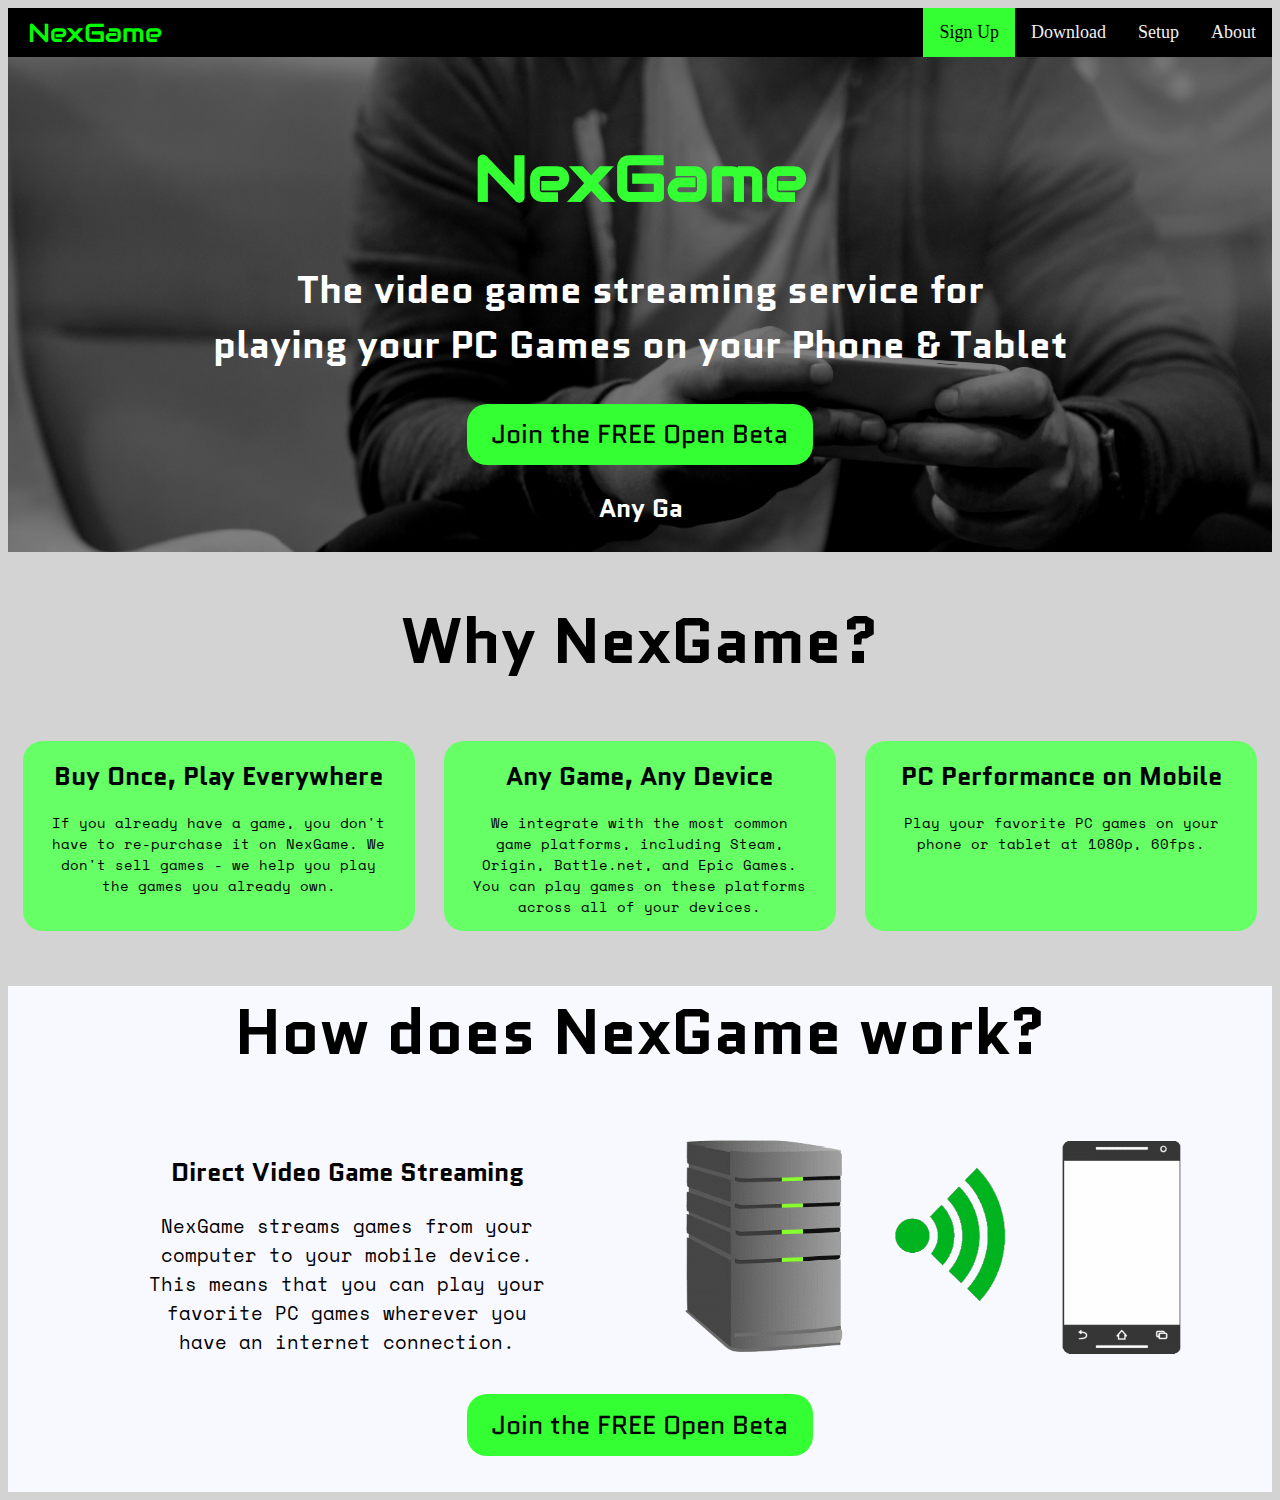
==== index.html @ 38ddbdfc "Landing page and signup form" ====
<!DOCTYPE html>
<html>
  <head>
    <title>NexGame</title>
    <link rel="stylesheet" type="text/css" href="index.css">
    <link rel="stylesheet" href="https://cdnjs.cloudflare.com/ajax/libs/font-awesome/4.7.0/css/font-awesome.min.css">
  </head>
  <body onload=writeText();>
    <div class="topnav" id="myTopnav">
      <a href="index.html" class="logo">NexGame</a>
      <div class="topnav-right">
        <a href="signup.html" class="active">Sign Up</a>
        <a href="#download">Download</a>
        <a href="#instructions">Setup</a>
        <a href="#about">About</a>
      </div>
      <a href="javascript:void(0);" class="icon" onclick="updateNavBar()">
        <i class="fa fa-bars"></i>
      </a>
      <script src="navbar.js"></script>
    </div>
    <div class="toplanding">
        <h1 id="nexgame">NexGame</h1>
        <h2 id="tagLine">The video game streaming service for <br> playing your PC Games on your Phone & Tablet</h2>
        <button onclick="location.href='signup.html'" class="signup">Join the FREE Open Beta</button>
        <h3 id="typedTitle"></h3>
        <script src="write-text.js"></script>
    </div>
    <div class="whynexgame">
      <h1 id="title">Why NexGame?</h1>
      <div class="table">
        <h1>Buy Once, Play Everywhere</h1>
        <p>If you already have a game, you don't have to re-purchase it on NexGame. We don't sell games - we help you play the games you already own.<br><br><p>
      </div>
      <div class="table">
        <h1>Any Game, Any Device</h1>
        <p>We integrate with the most common game platforms, including Steam, Origin, Battle.net, and Epic Games. You can play games on these platforms across all of your devices.</p>
      </div>
      <div class="table">
        <h1>PC Performance on Mobile</h1>
        <p>Play your favorite PC games on your phone or tablet at 1080p, 60fps.<br><br><br><br></p>
      </div>
    </div>
    <div class="howdoesitwork">
      <h1>How does NexGame work?</h1>
      <div class="textwithimage">
        <h2>Direct Video Game Streaming</h2>
        <p>NexGame streams games from your computer to your mobile device. This means that you can play your favorite PC games wherever you have an internet connection.</p>
      </div>
      <div class="textwithimage">
        <img src="img/howitworks.gif"></img>
      </div>
      <br><br>
      <button onclick="location.href='signup.html'" class="signup">Join the FREE Open Beta</button><br><br><br>
    </div>
  </body>
</html>
---- index.css ----
@import url('https://fonts.googleapis.com/css?family=Audiowide&display=swap');
@import url('https://fonts.googleapis.com/css?family=Space+Mono&display=swap');
@import url('https://fonts.googleapis.com/css?family=Quantico&display=swap');
@import url('https://fonts.googleapis.com/css?family=Space+Mono&display=swap');


body {
  background-color: LightGrey;
}

.textwithimage {
  width: 40%;
  padding: 0% 2%;
  display: inline-block;
  vertical-align: top;
  margin: 1%;
}

.howdoesitwork {
  background-color: ghostwhite;
  text-align: center;
  vertical-align: top;
  display: block;
  width: 100%;
  height: 100%;
}

.howdoesitwork p {
  color: black;
  font-family: Space Mono;
  font-size: 1.5vw;
  text-align: center;
  width: 80%;
  margin: auto;
}

.howdoesitwork h1 {
  color: black;
  font-family: Quantico;
  font-size: 5vw;
}

.howdoesitwork h2 {
  color: black;
  font-family: Quantico;
  font-size: 2vw;
}

.howdoesitwork img {
  width: 100%;
}

.signup {
  border: none;
  background-color: #33ff33;
  font-family: Quantico;
  color: black;
  border-radius: 20px;
  font-size: 2vw;
  padding: 1% 2%;
}

.signup:hover {
  background-color: grey;
  color: #33ff33;
}

.whynexgame {
  text-align: center;
  vertical-align: top;
  background-color: LightGrey;
  background-size: 100%;
  background-repeat: no-repeat;
  width: 100%;
  height: 100%;
  display: block;
}

.whynexgame h1 {
  color: black;
  font-family: Quantico;
  font-size: 5vw;
}

.whynexgame p {
  color: black;
  font-family: Space Mono;
  font-size: 1.1vw;
  text-align: center;
}

.table {
  width: 27%;
  padding: 0% 2%;
  display: inline-block;
  vertical-align: top;
  background-color: #66ff66;
  border-radius: 20px;
  margin: 1%;
}

.table h1 {
  font-size: 2vw;
}

.toplanding {
  text-align: center;
  background-color: LightGrey;
  background-image: url("img/gaming-on-phone-grey.jpg");
  background-size: 100%;
  background-repeat: no-repeat;
  width: 100%;
  height: 100%;
  vertical-align: top;
  display: inline-block;
}

.toplanding h1 {
  padding-top: 3%;
  color: #33ff33;
  font-family: Audiowide;
  font-size: 5vw;
}

.toplanding h2 {
  color: white;
  font-family: Quantico;
  font-size: 3vw;
}

.toplanding h3 {
  color: white;
  font-family: Quantico;
  font-size: 2vw;
}

.topnav {
  overflow: hidden;
  background-color: black;
  width: 100%;
}

.topnav a {
  float: left;
  display: block;
  color: #f2f2f2;
  text-align: center;
  padding: 14px 16px;
  text-decoration: none;
  font-size: 18px;
}

.topnav a:hover {
  background-color: #ddd;
  color: black;
}

.topnav a.logo {
  color: #00ff00;
  font-family: Audiowide;
  font-size:26px;
  padding: 8px 20px;
}

.topnav a.active {
  background-color: #33ff33;
  color: black;
}

.topnav a.active:hover {
  background-color: #ddd;
  color: black;
}

.topnav .icon {
  display: none;
}

@media screen and (max-width: 600px) {
  .topnav a:not(:first-child) {display: none;}
  .topnav a.icon {
    float: right;
    display: block;
  }
}

@media screen and (max-width: 600px) {
  .topnav {position: relative;}
  .topnavresponsive .icon {
    position: absolute;
    right: 0;
    top: 0;
  }
  .topnav.responsive a {
    float: none;
    display: block;
    text-align: left;
  }
}

.topnav-right {
  float: right;
}
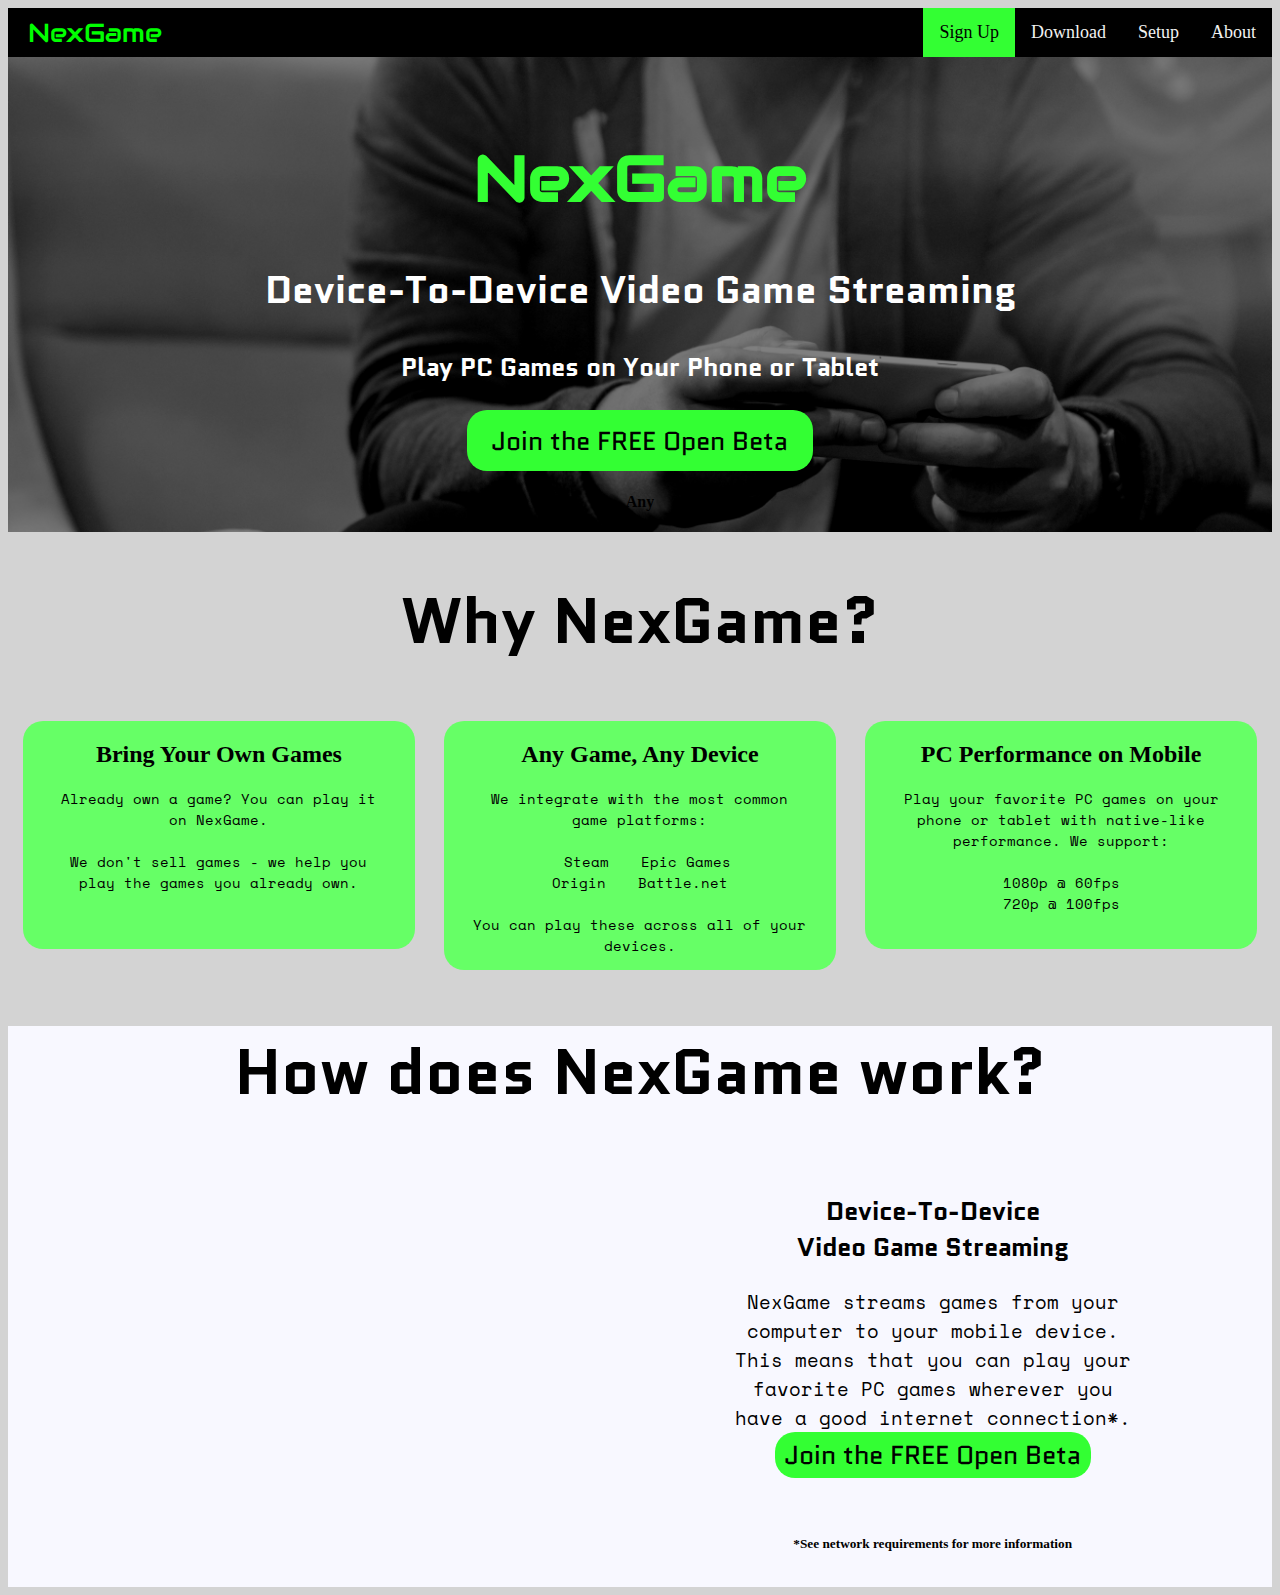
==== commit 22e69601: "Created FAQ page, other updateS" ====
--- a/index.html
+++ b/index.html
@@ -12,7 +12,7 @@
         <a href="signup.html" class="active">Sign Up</a>
         <a href="#download">Download</a>
         <a href="#instructions">Setup</a>
-        <a href="#about">About</a>
+        <a href="faq.html">About</a>
       </div>
       <a href="javascript:void(0);" class="icon" onclick="updateNavBar()">
         <i class="fa fa-bars"></i>
@@ -21,37 +21,36 @@
     </div>
     <div class="toplanding">
         <h1 id="nexgame">NexGame</h1>
-        <h2 id="tagLine">The video game streaming service for <br> playing your PC Games on your Phone & Tablet</h2>
+        <h2 id="tagLine">Device-To-Device Video Game Streaming</h2>
+        <h3 id="mainTag">Play PC Games on Your Phone or Tablet</h3>
         <button onclick="location.href='signup.html'" class="signup">Join the FREE Open Beta</button>
-        <h3 id="typedTitle"></h3>
+        <h4 id="typedTitle"></h4>
         <script src="write-text.js"></script>
     </div>
     <div class="whynexgame">
       <h1 id="title">Why NexGame?</h1>
       <div class="table">
-        <h1>Buy Once, Play Everywhere</h1>
-        <p>If you already have a game, you don't have to re-purchase it on NexGame. We don't sell games - we help you play the games you already own.<br><br><p>
+        <h2>Bring Your Own Games</h2>
+        <p>Already own a game? You can play it on NexGame.<br><br>We don't sell games - we help you play the games you already own.<br><br><br><p>
       </div>
       <div class="table">
-        <h1>Any Game, Any Device</h1>
-        <p>We integrate with the most common game platforms, including Steam, Origin, Battle.net, and Epic Games. You can play games on these platforms across all of your devices.</p>
+        <h2>Any Game, Any Device</h2>
+        <p>We integrate with the most common game platforms:<br><br> &ensp; Steam &emsp; Epic Games<br>Origin &emsp; Battle.net <br><br> You can play these across all of your devices.</p>
       </div>
       <div class="table">
-        <h1>PC Performance on Mobile</h1>
-        <p>Play your favorite PC games on your phone or tablet at 1080p, 60fps.<br><br><br><br></p>
+        <h2>PC Performance on Mobile</h2>
+        <p>Play your favorite PC games on your phone or tablet with native-like performance. We support:<br><br> 1080p @ 60fps <br> 720p @ 100fps<br><br></p>
       </div>
     </div>
     <div class="howdoesitwork">
       <h1>How does NexGame work?</h1>
+      <div class="textwithimage"></div>
       <div class="textwithimage">
-        <h2>Direct Video Game Streaming</h2>
-        <p>NexGame streams games from your computer to your mobile device. This means that you can play your favorite PC games wherever you have an internet connection.</p>
+        <h2>Device-To-Device<br>Video Game Streaming</h2>
+        <p>NexGame streams games from your computer to your mobile device. This means that you can play your favorite PC games wherever you have a good internet connection*.</p>
+        <button onclick="location.href='signup.html'" class="signup">Join the FREE Open Beta</button><br><br><br>
+        <h5>*See network requirements for more information</h5>
       </div>
-      <div class="textwithimage">
-        <img src="img/howitworks.gif"></img>
-      </div>
-      <br><br>
-      <button onclick="location.href='signup.html'" class="signup">Join the FREE Open Beta</button><br><br><br>
     </div>
   </body>
 </html>
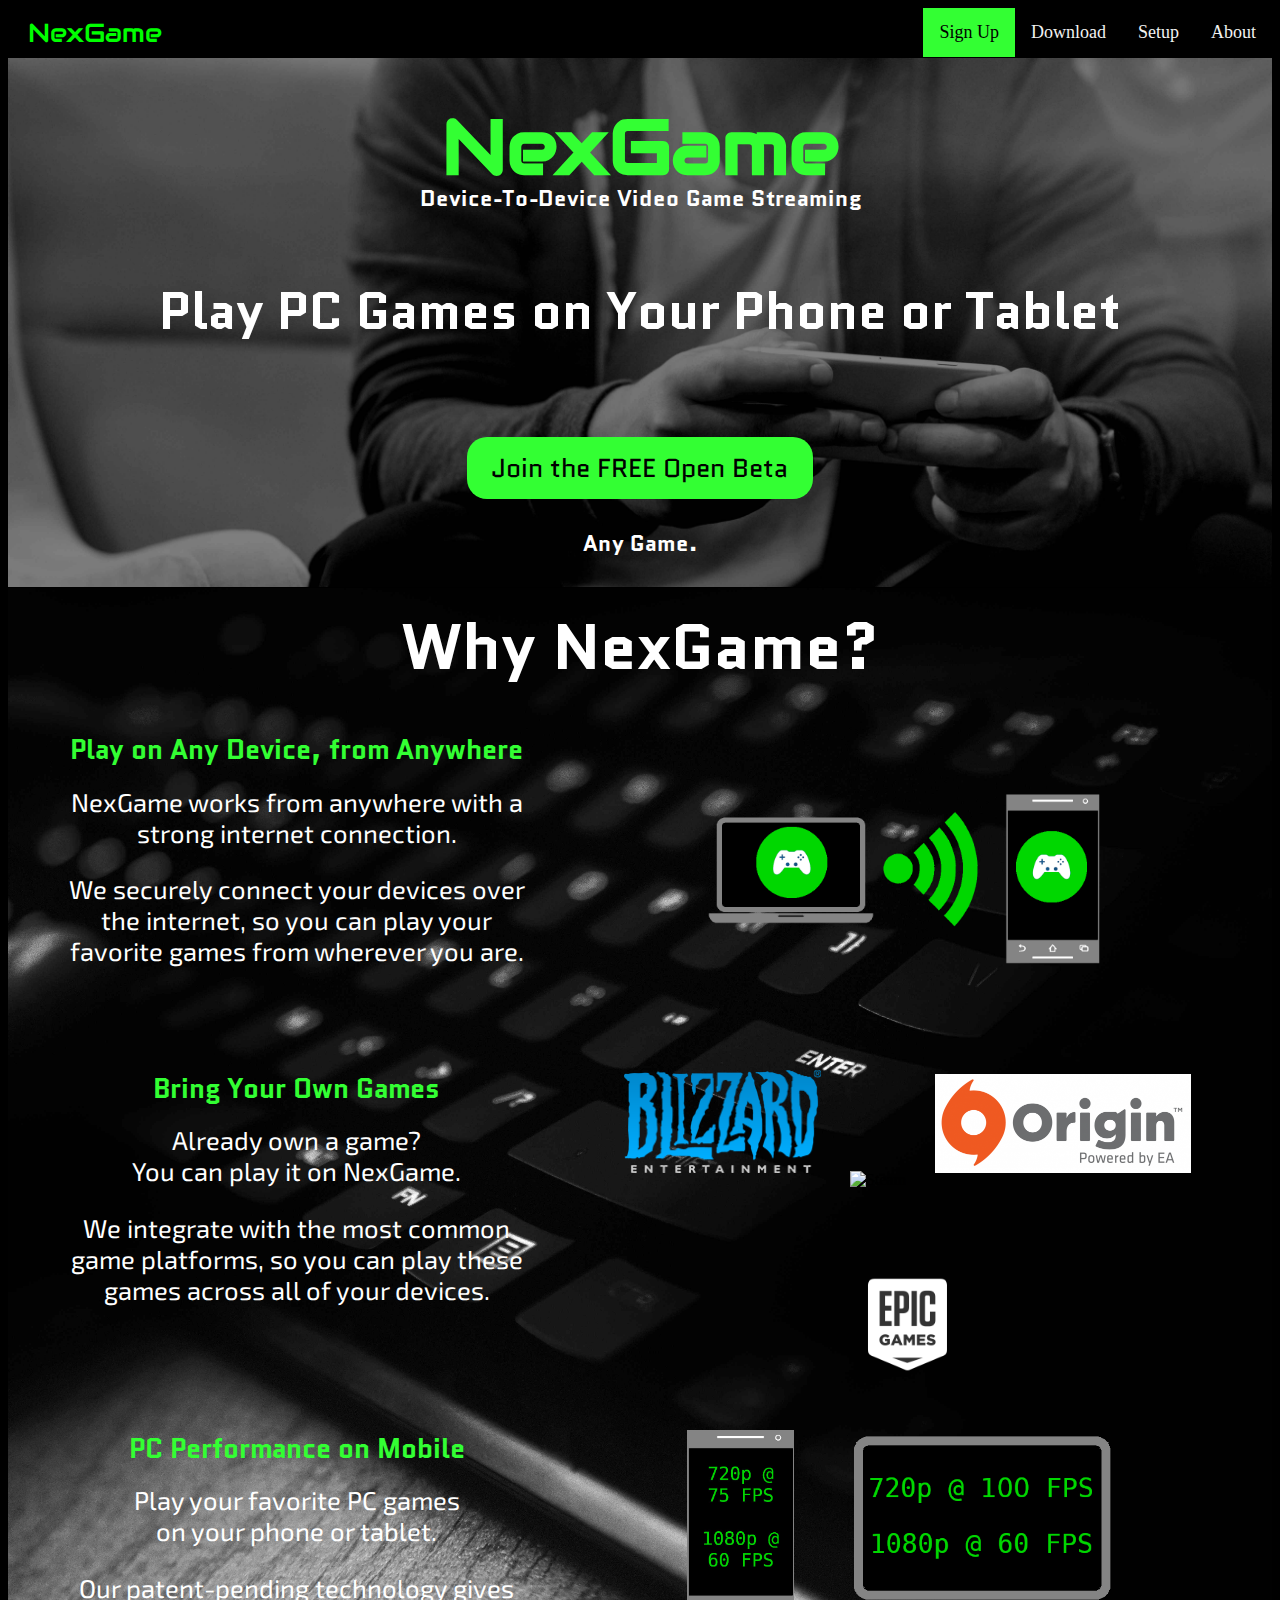
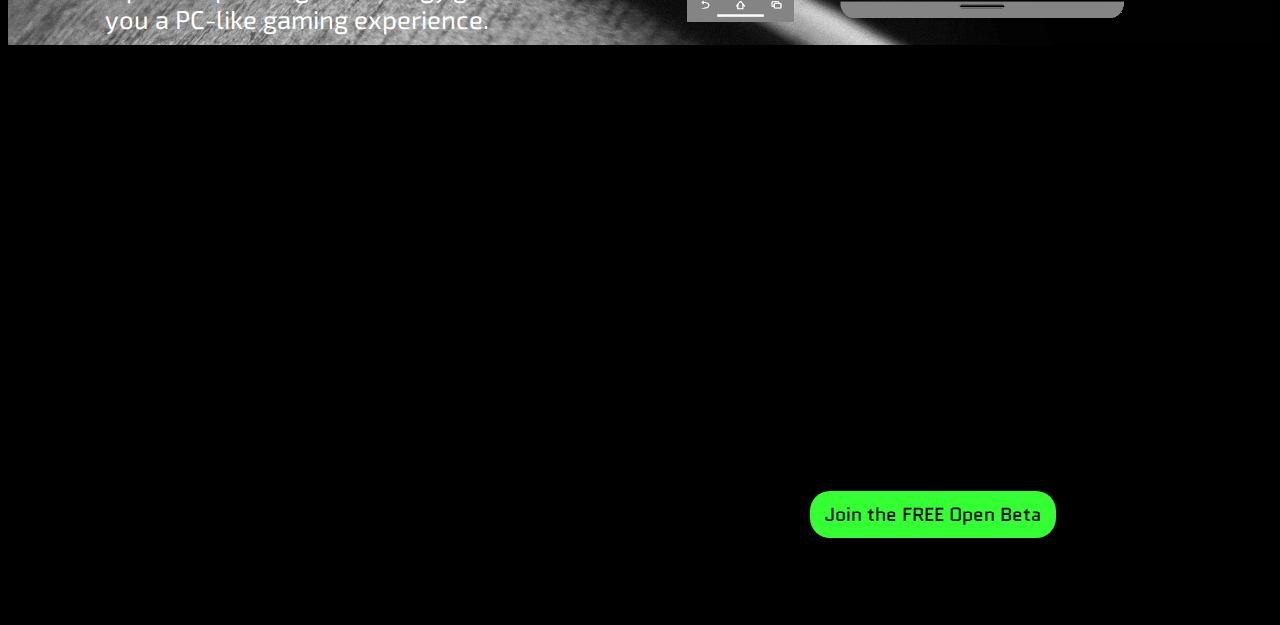
==== commit f0d9e74d: "Cleanup home page" ====
--- a/index.html
+++ b/index.html
@@ -29,17 +29,33 @@
     </div>
     <div class="whynexgame">
       <h1 id="title">Why NexGame?</h1>
-      <div class="table">
+      <div class="smalltable">
+        <h2>Play on Any Device, from Anywhere</h2>
+        <p>NexGame works from anywhere with a strong internet connection.</p>
+        <p>We securely connect your devices over the internet, so you can play your favorite games from wherever you are.<p>
+      </div>
+      <div class="largetable">
+        <img src="img/connection.png" class="fullsize" alt="Phone">
+      </div>
+      <div class="smalltable">
         <h2>Bring Your Own Games</h2>
-        <p>Already own a game? You can play it on NexGame.<br><br>We don't sell games - we help you play the games you already own.<br><br><br><p>
+        <p>Already own a game?<br>You can play it on NexGame.
+        <p>We integrate with the most common game platforms, so you can play these games across all of your devices.</p>
       </div>
-      <div class="table">
-        <h2>Any Game, Any Device</h2>
-        <p>We integrate with the most common game platforms:<br><br> &ensp; Steam &emsp; Epic Games<br>Origin &emsp; Battle.net <br><br> You can play these across all of your devices.</p>
+      <div class="largetable">
+        <img src="img/blizzard-logo.png" class="logo" alt="Origin">
+        <img src="img/steam-logo.jpg" class="logo" alt="Steam">
+        <img src="img/ea-origin-logo.png" class="logo" alt="Origin">
+        <img src="img/Epic-Games-White-Solid.png" class="logo" alt="Epic Games">
       </div>
-      <div class="table">
+      <div class="smalltable">
         <h2>PC Performance on Mobile</h2>
-        <p>Play your favorite PC games on your phone or tablet with native-like performance. We support:<br><br> 1080p @ 60fps <br> 720p @ 100fps<br><br></p>
+        <p>Play your favorite PC games<br> on your phone or tablet.</p>
+        <p>Our patent-pending technology  gives you a PC-like gaming experience.</p>
+      </div>
+      <div class="largetable">
+        <img src="img/phone-performance.jpg" class="small" alt="Phone">
+        <img src="img/laptop-performance.png" class="small" alt="Laptop">
       </div>
     </div>
     <div class="howdoesitwork">
--- a/index.css
+++ b/index.css
@@ -2,10 +2,11 @@
 @import url('https://fonts.googleapis.com/css?family=Space+Mono&display=swap');
 @import url('https://fonts.googleapis.com/css?family=Quantico&display=swap');
 @import url('https://fonts.googleapis.com/css?family=Space+Mono&display=swap');
+@import url('https://fonts.googleapis.com/css?family=Exo+2&display=swap');
 
 
 body {
-  background-color: LightGrey;
+  background-color: black;
 }
 
 .textwithimage {
@@ -17,12 +18,14 @@
 }
 
 .howdoesitwork {
-  background-color: ghostwhite;
-  text-align: center;
-  vertical-align: top;
-  display: block;
+  background-image: url("img/laptop and phone-comp.jpeg");
+  text-align: center;
+  display: inline-block;
+  vertical-align: top;
   width: 100%;
   height: 100%;
+  background-size: 100%;
+  background-repeat: no-repeat;
 }
 
 .howdoesitwork p {
@@ -30,14 +33,22 @@
   font-family: Space Mono;
   font-size: 1.5vw;
   text-align: center;
-  width: 80%;
+  width: 70%;
   margin: auto;
 }
 
+.howdoesitwork h5 {
+  color: black;
+  font-family: Space Mono;
+  font-size: 0.5vw;
+  text-align: center;
+}
+
 .howdoesitwork h1 {
   color: black;
   font-family: Quantico;
   font-size: 5vw;
+  line-height: 10%;
 }
 
 .howdoesitwork h2 {
@@ -46,8 +57,20 @@
   font-size: 2vw;
 }
 
-.howdoesitwork img {
-  width: 100%;
+.howdoesitwork button {
+  border: none;
+  background-color: #33ff33;
+  font-family: Quantico;
+  color: black;
+  border-radius: 20px;
+  font-size: 1.5vw;
+  padding: 2% 3%;
+  margin-top: 5%;
+}
+
+.howdoesitwork button:hover {
+  background-color: grey;
+  color: #33ff33;
 }
 
 .signup {
@@ -66,78 +89,128 @@
 }
 
 .whynexgame {
-  text-align: center;
-  vertical-align: top;
-  background-color: LightGrey;
+  background-image: url("img/keyboard-comp.jpg");
+  text-align: center;
+  vertical-align: top;
   background-size: 100%;
   background-repeat: no-repeat;
   width: 100%;
   height: 100%;
-  display: block;
+  display: inline-block;
+  vertical-align: top;
 }
 
 .whynexgame h1 {
-  color: black;
+  color: white;
   font-family: Quantico;
   font-size: 5vw;
+  line-height: 50%;
+}
+
+.whynexgame h2 {
+  color: #33ff33;
+  font-family: Quantico;
+  font-size: 2.1vw;
+  line-height: 70%;
 }
 
 .whynexgame p {
-  color: black;
-  font-family: Space Mono;
-  font-size: 1.1vw;
-  text-align: center;
-}
-
-.table {
-  width: 27%;
-  padding: 0% 2%;
-  display: inline-block;
-  vertical-align: top;
-  background-color: #66ff66;
-  border-radius: 20px;
+  color: white;
+  font-family: 'Exo 2';
+  font-size: 2vw;
+  text-align: center;
+}
+
+.whynexgame img.small {
+  padding: 2% 3%;
+  height: auto;
+  max-height: 15vw;
+  max-width: 25vw;
+}
+
+.whynexgame img.logo {
+  padding: 2% 2%;
+  height: auto;
+  max-height: 8vw;
+  max-width: 20vw;
+  min-height: 6vw;
+}
+
+.whynexgame img.fullsize {
+  padding: 2% 3%;
+  padding-left: 15%;
+  height: auto;
+  width: 80%;
+}
+
+.smalltable {
+  width: 38%;
+  padding: 0% 1%;
+  display: inline-block;
+  vertical-align: top;
   margin: 1%;
 }
 
-.table h1 {
-  font-size: 2vw;
+.largetable {
+  width: 50%;
+  padding: 0% 1%;
+  display: inline-block;
+  vertical-align: center;
+  margin: 1%;
+}
+
+.table h2 {
+  font-size: 1.9vw;
+  font-family: Quantico;
 }
 
 .toplanding {
   text-align: center;
-  background-color: LightGrey;
-  background-image: url("img/gaming-on-phone-grey.jpg");
+  background-color: black;
+  background-image: url("img/gaming-on-phone-grey-comp.jpg");
   background-size: 100%;
   background-repeat: no-repeat;
   width: 100%;
   height: 100%;
   vertical-align: top;
   display: inline-block;
+  margin-bottom: 1px;
 }
 
 .toplanding h1 {
   padding-top: 3%;
   color: #33ff33;
   font-family: Audiowide;
-  font-size: 5vw;
+  font-size: 6vw;
+  line-height: 0%;
 }
 
 .toplanding h2 {
   color: white;
   font-family: Quantico;
-  font-size: 3vw;
+  font-size: 1.7vw;
+  line-height: 0%;
 }
 
 .toplanding h3 {
   color: white;
   font-family: Quantico;
-  font-size: 2vw;
+  font-size: 4vw;
+  padding-top: 2%;
+  padding-bottom: 3%;
+}
+
+.toplanding h4 {
+  color: white;
+  font-family: Quantico;
+  font-size: 1.7vw;
 }
 
 .topnav {
   overflow: hidden;
   background-color: black;
   width: 100%;
+  margin-bottom: 1px;
 }
 
 .topnav a {
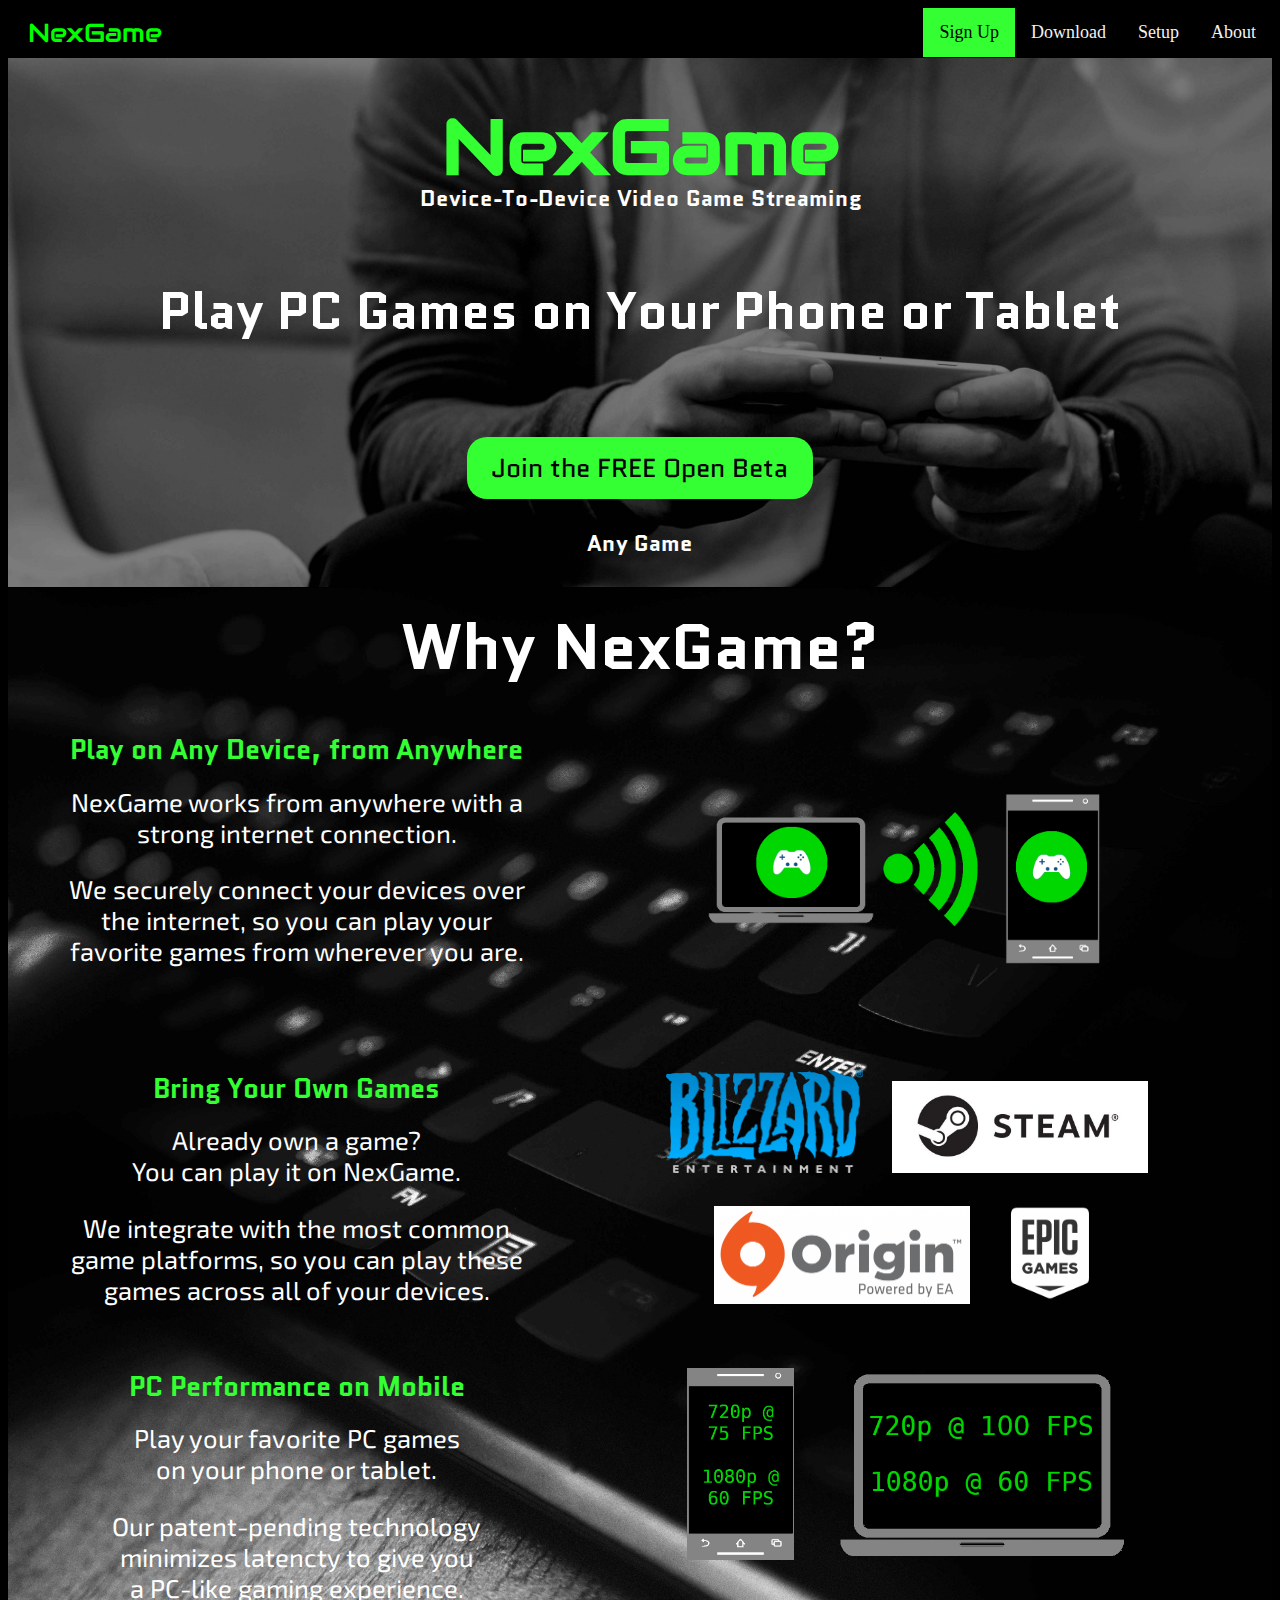
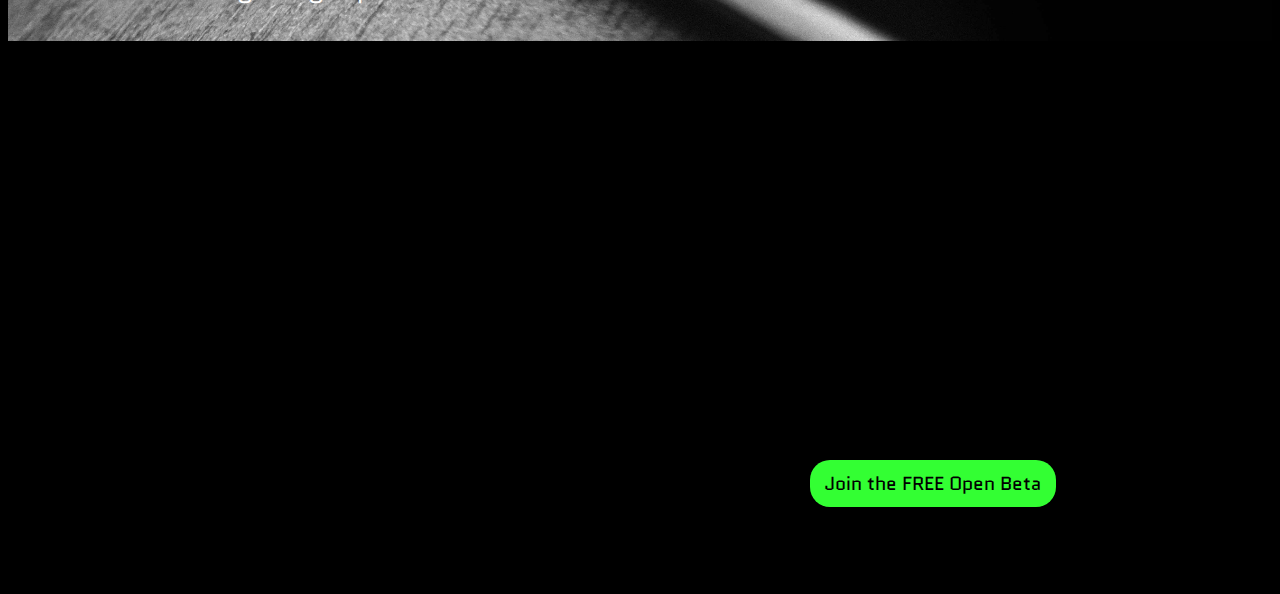
==== commit e540a534: "Fix logos" ====
--- a/index.html
+++ b/index.html
@@ -10,8 +10,8 @@
       <a href="index.html" class="logo">NexGame</a>
       <div class="topnav-right">
         <a href="signup.html" class="active">Sign Up</a>
-        <a href="#download">Download</a>
-        <a href="#instructions">Setup</a>
+        <a href="comingSoon.html">Download</a>
+        <a href="comingSoon.html">Setup</a>
         <a href="faq.html">About</a>
       </div>
       <a href="javascript:void(0);" class="icon" onclick="updateNavBar()">
@@ -44,14 +44,14 @@
       </div>
       <div class="largetable">
         <img src="img/blizzard-logo.png" class="logo" alt="Origin">
-        <img src="img/steam-logo.jpg" class="logo" alt="Steam">
+        <img src="img/steam-logo.JPG" class="logo" alt="Steam">
         <img src="img/ea-origin-logo.png" class="logo" alt="Origin">
         <img src="img/Epic-Games-White-Solid.png" class="logo" alt="Epic Games">
       </div>
       <div class="smalltable">
         <h2>PC Performance on Mobile</h2>
         <p>Play your favorite PC games<br> on your phone or tablet.</p>
-        <p>Our patent-pending technology  gives you a PC-like gaming experience.</p>
+        <p>Our patent-pending technology minimizes latencty to give you<br> a PC-like gaming experience.</p>
       </div>
       <div class="largetable">
         <img src="img/phone-performance.jpg" class="small" alt="Phone">
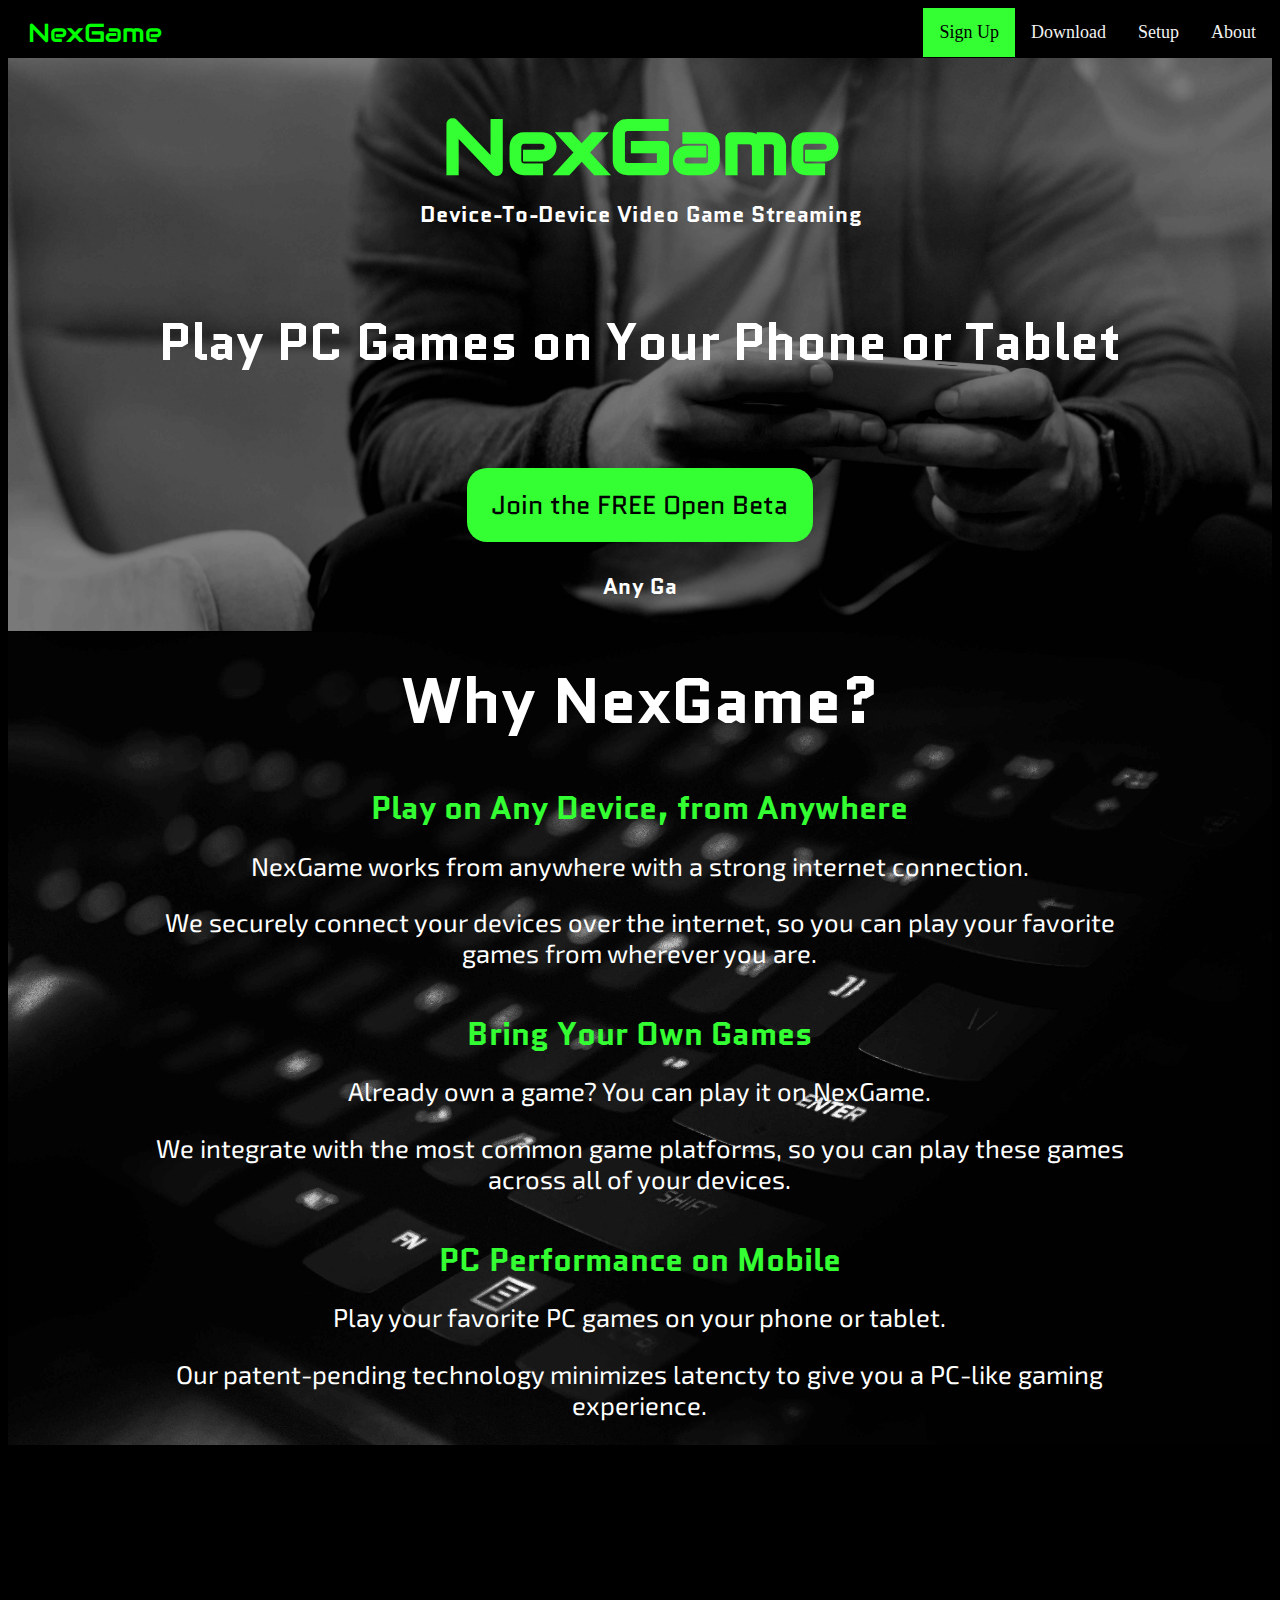
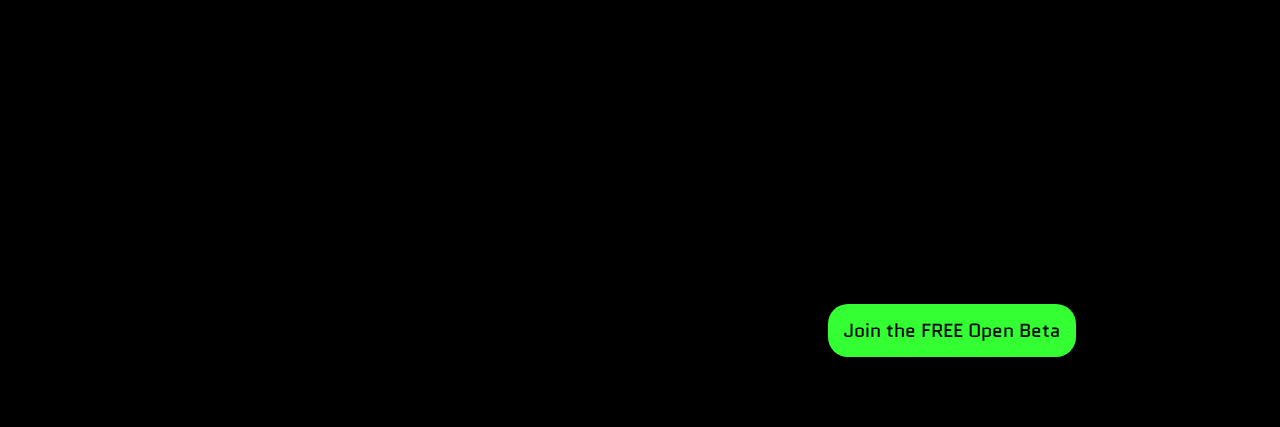
==== commit 25da5320: "Mobile friendly landing page" ====
--- a/index.html
+++ b/index.html
@@ -4,14 +4,32 @@
     <title>NexGame</title>
     <link rel="stylesheet" type="text/css" href="index.css">
     <link rel="stylesheet" href="https://cdnjs.cloudflare.com/ajax/libs/font-awesome/4.7.0/css/font-awesome.min.css">
+    <link rel="shortcut icon" href="img/logo.png" type="image/x-icon">
+    <script language="javascript">
+      function startup(){
+        if (window.innerWidth < 1000){
+          document.getElementById("toplanding").style.backgroundImage='url(img/gaming-on-phone-grey-comp_mobile.jpg)';
+          document.getElementById("whynexgame").style.backgroundImage='url(img/keyboard-comp_mobile.jpg)';
+          document.getElementById("howdoesitwork").style.backgroundImage='url("img/laptop and phone-comp_mobile.jpeg")';
+          document.getElementById("leftpadding").style.width='30%';
+          document.getElementById("textwithimage").style.width='65%';
+        }
+        else {
+          document.getElementById("toplanding").style.backgroundImage='url(img/gaming-on-phone-grey-comp.jpg)';
+          document.getElementById("whynexgame").style.backgroundImage='url(img/keyboard-comp.jpg)';
+          document.getElementById("howdoesitwork").style.backgroundImage='url("img/laptop and phone-comp.jpeg")';
+        }
+        writeText();
+      }
+    </script>
   </head>
-  <body onload=writeText();>
+  <body onload=startup();>
     <div class="topnav" id="myTopnav">
       <a href="index.html" class="logo">NexGame</a>
       <div class="topnav-right">
         <a href="signup.html" class="active">Sign Up</a>
-        <a href="comingSoon.html">Download</a>
-        <a href="comingSoon.html">Setup</a>
+        <a href="download.html">Download</a>
+        <a href="setup.html">Setup</a>
         <a href="faq.html">About</a>
       </div>
       <a href="javascript:void(0);" class="icon" onclick="updateNavBar()">
@@ -19,7 +37,7 @@
       </a>
       <script src="navbar.js"></script>
     </div>
-    <div class="toplanding">
+    <div class="toplanding" id="toplanding">
         <h1 id="nexgame">NexGame</h1>
         <h2 id="tagLine">Device-To-Device Video Game Streaming</h2>
         <h3 id="mainTag">Play PC Games on Your Phone or Tablet</h3>
@@ -27,45 +45,27 @@
         <h4 id="typedTitle"></h4>
         <script src="write-text.js"></script>
     </div>
-    <div class="whynexgame">
+    <div class="whynexgame" id="whynexgame">
       <h1 id="title">Why NexGame?</h1>
-      <div class="smalltable">
         <h2>Play on Any Device, from Anywhere</h2>
         <p>NexGame works from anywhere with a strong internet connection.</p>
         <p>We securely connect your devices over the internet, so you can play your favorite games from wherever you are.<p>
-      </div>
-      <div class="largetable">
-        <img src="img/connection.png" class="fullsize" alt="Phone">
-      </div>
-      <div class="smalltable">
+
         <h2>Bring Your Own Games</h2>
-        <p>Already own a game?<br>You can play it on NexGame.
+        <p>Already own a game? You can play it on NexGame.</p>
         <p>We integrate with the most common game platforms, so you can play these games across all of your devices.</p>
-      </div>
-      <div class="largetable">
-        <img src="img/blizzard-logo.png" class="logo" alt="Origin">
-        <img src="img/steam-logo.JPG" class="logo" alt="Steam">
-        <img src="img/ea-origin-logo.png" class="logo" alt="Origin">
-        <img src="img/Epic-Games-White-Solid.png" class="logo" alt="Epic Games">
-      </div>
-      <div class="smalltable">
+
         <h2>PC Performance on Mobile</h2>
-        <p>Play your favorite PC games<br> on your phone or tablet.</p>
-        <p>Our patent-pending technology minimizes latencty to give you<br> a PC-like gaming experience.</p>
-      </div>
-      <div class="largetable">
-        <img src="img/phone-performance.jpg" class="small" alt="Phone">
-        <img src="img/laptop-performance.png" class="small" alt="Laptop">
-      </div>
+        <p>Play your favorite PC games on your phone or tablet.</p>
+        <p>Our patent-pending technology minimizes latencty to give you a PC-like gaming experience.</p>
     </div>
-    <div class="howdoesitwork">
+    <div class="howdoesitwork" id="howdoesitwork">
       <h1>How does NexGame work?</h1>
-      <div class="textwithimage"></div>
-      <div class="textwithimage">
+      <div class="leftpadding" id=leftpadding></div>
+      <div class="textwithimage" id="textwithimage">
         <h2>Device-To-Device<br>Video Game Streaming</h2>
-        <p>NexGame streams games from your computer to your mobile device. This means that you can play your favorite PC games wherever you have a good internet connection*.</p>
+        <p>NexGame streams games from your computer to your mobile device. This means that you can play your favorite PC games wherever you have a good internet connection.</p>
         <button onclick="location.href='signup.html'" class="signup">Join the FREE Open Beta</button><br><br><br>
-        <h5>*See network requirements for more information</h5>
       </div>
     </div>
   </body>
--- a/index.css
+++ b/index.css
@@ -9,16 +9,21 @@
   background-color: black;
 }
 
+.leftpadding {
+  width: 47%;
+  padding: 0% 1%;
+  display: inline-block;
+  vertical-align: top;
+}
+
 .textwithimage {
-  width: 40%;
-  padding: 0% 2%;
-  display: inline-block;
-  vertical-align: top;
-  margin: 1%;
+  width: 42%;
+  padding: 0% 1%;
+  display: inline-block;
+  vertical-align: top;
 }
 
 .howdoesitwork {
-  background-image: url("img/laptop and phone-comp.jpeg");
   text-align: center;
   display: inline-block;
   vertical-align: top;
@@ -26,12 +31,13 @@
   height: 100%;
   background-size: 100%;
   background-repeat: no-repeat;
+  padding-bottom: 2%;
 }
 
 .howdoesitwork p {
   color: black;
   font-family: Space Mono;
-  font-size: 1.5vw;
+  font-size: 1.5vmax;
   text-align: center;
   width: 70%;
   margin: auto;
@@ -40,21 +46,21 @@
 .howdoesitwork h5 {
   color: black;
   font-family: Space Mono;
-  font-size: 0.5vw;
+  font-size: 1vmax;
   text-align: center;
 }
 
 .howdoesitwork h1 {
   color: black;
   font-family: Quantico;
-  font-size: 5vw;
-  line-height: 10%;
+  font-size: 5vmax;
+  line-height: 90%;
 }
 
 .howdoesitwork h2 {
   color: black;
   font-family: Quantico;
-  font-size: 2vw;
+  font-size: 2vmax;
 }
 
 .howdoesitwork button {
@@ -63,8 +69,8 @@
   font-family: Quantico;
   color: black;
   border-radius: 20px;
-  font-size: 1.5vw;
-  padding: 2% 3%;
+  font-size: 1.5vmax;
+  padding: 2.5% 3%;
   margin-top: 5%;
 }
 
@@ -89,7 +95,7 @@
 }
 
 .whynexgame {
-  background-image: url("img/keyboard-comp.jpg");
+  background-color: #0d0d0d;
   text-align: center;
   vertical-align: top;
   background-size: 100%;
@@ -103,22 +109,28 @@
 .whynexgame h1 {
   color: white;
   font-family: Quantico;
-  font-size: 5vw;
-  line-height: 50%;
+  font-size: 5vmax;
+  line-height: 80%;
 }
 
 .whynexgame h2 {
   color: #33ff33;
   font-family: Quantico;
-  font-size: 2.1vw;
-  line-height: 70%;
+  font-size: 2.5vmax;
+  line-height: 90%;
+  width: 80%;
+  padding-left: 10%;
+  padding-top: 2%;
+  padding-botton: 3%;
 }
 
 .whynexgame p {
   color: white;
   font-family: 'Exo 2';
-  font-size: 2vw;
-  text-align: center;
+  font-size: 2vmax;
+  text-align: center;
+  width: 80%;
+  padding-left: 10%;
 }
 
 .whynexgame img.small {
@@ -126,6 +138,7 @@
   height: auto;
   max-height: 15vw;
   max-width: 25vw;
+  align-self: center;
 }
 
 .whynexgame img.logo {
@@ -138,9 +151,10 @@
 
 .whynexgame img.fullsize {
   padding: 2% 3%;
-  padding-left: 15%;
+  padding-left: 5%;
   height: auto;
   width: 80%;
+  align-self: center;
 }
 
 .smalltable {
@@ -166,12 +180,11 @@
 
 .toplanding {
   text-align: center;
+  margin: auto;
   background-color: black;
-  background-image: url("img/gaming-on-phone-grey-comp.jpg");
   background-size: 100%;
   background-repeat: no-repeat;
   width: 100%;
-  height: 100%;
   vertical-align: top;
   display: inline-block;
   margin-bottom: 1px;
@@ -181,21 +194,20 @@
   padding-top: 3%;
   color: #33ff33;
   font-family: Audiowide;
-  font-size: 6vw;
+  font-size: 6vmax;
   line-height: 0%;
 }
 
 .toplanding h2 {
   color: white;
   font-family: Quantico;
-  font-size: 1.7vw;
-  line-height: 0%;
+  font-size: 1.7vmax;
 }
 
 .toplanding h3 {
   color: white;
   font-family: Quantico;
-  font-size: 4vw;
+  font-size: 4vmax;
   padding-top: 2%;
   padding-bottom: 3%;
 }
@@ -203,7 +215,22 @@
 .toplanding h4 {
   color: white;
   font-family: Quantico;
-  font-size: 1.7vw;
+  font-size: 1.7vmax;
+}
+
+.toplanding button {
+  border: none;
+  background-color: #33ff33;
+  font-family: Quantico;
+  color: black;
+  border-radius: 20px;
+  font-size: 2vmax;
+  padding: 1.5% 2%;
+}
+
+.toplanding button:hover {
+  background-color: grey;
+  color: #33ff33;
 }
 
 .topnav {
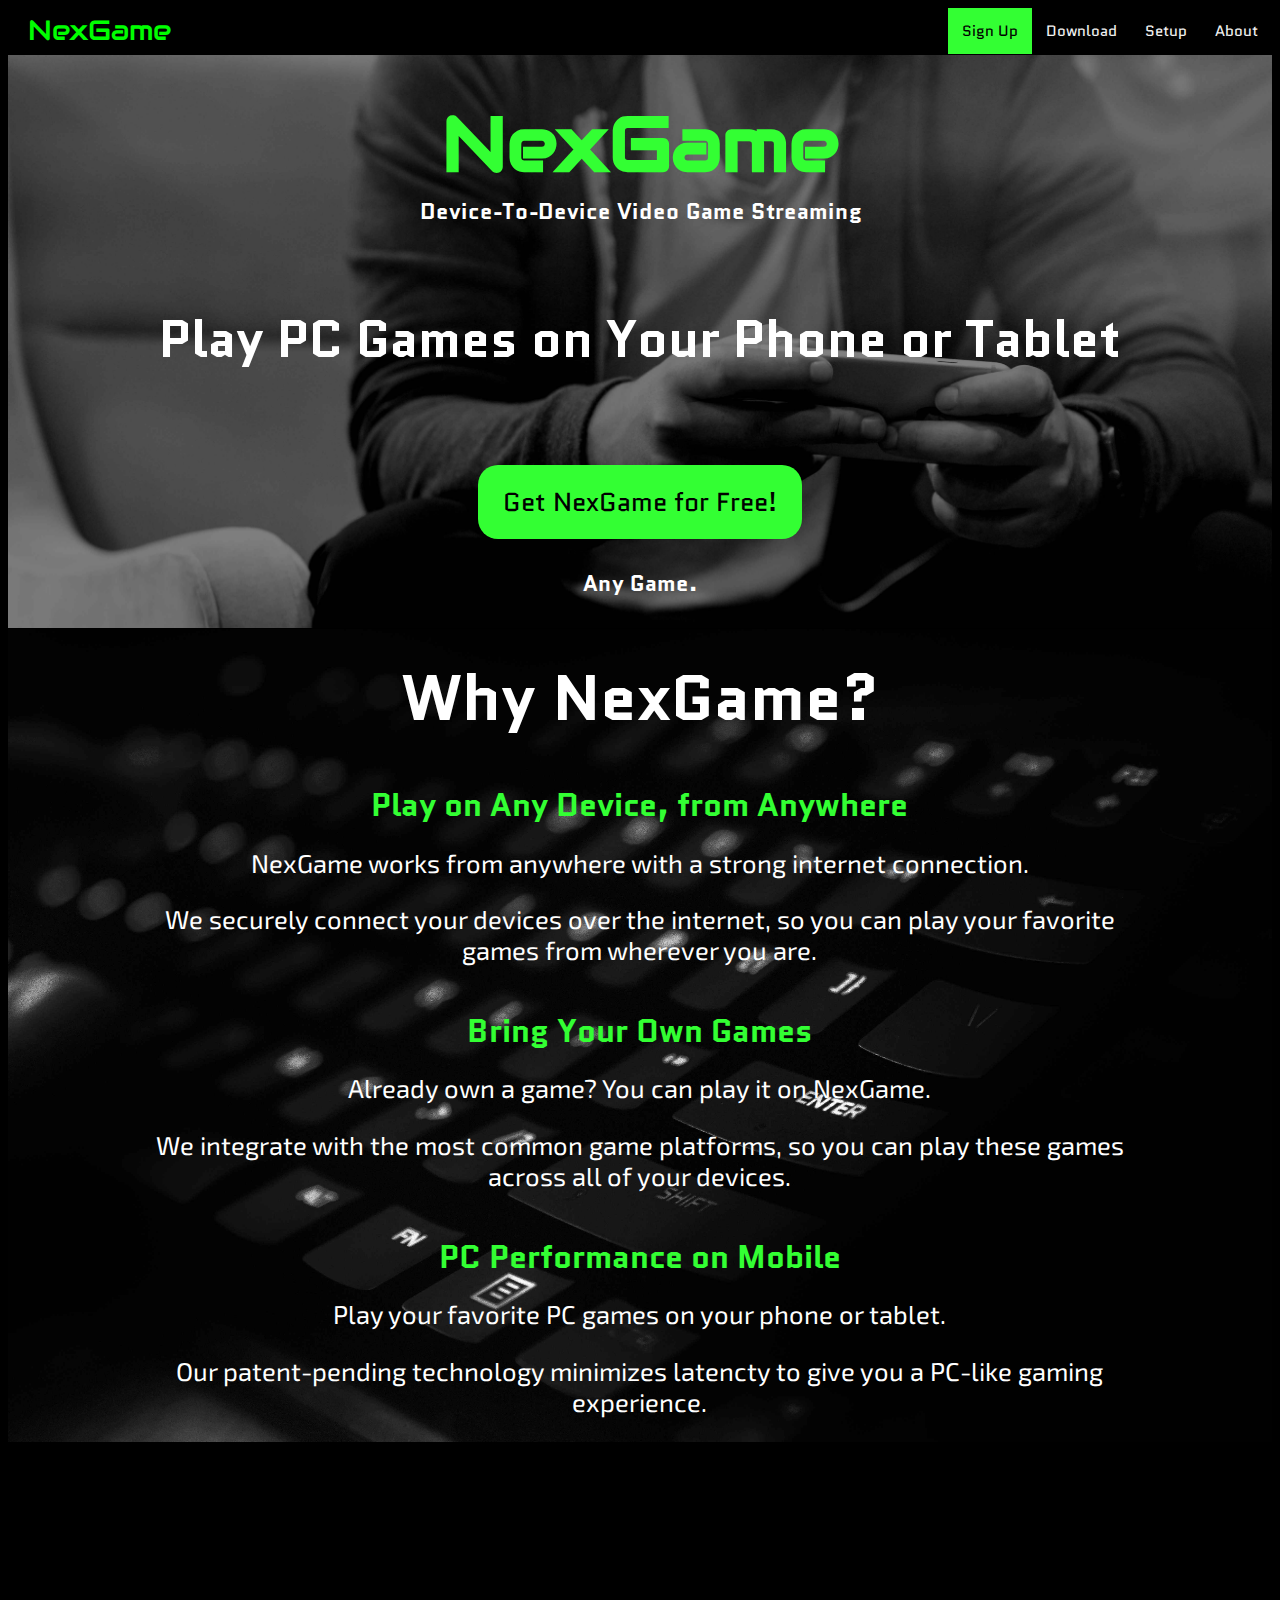
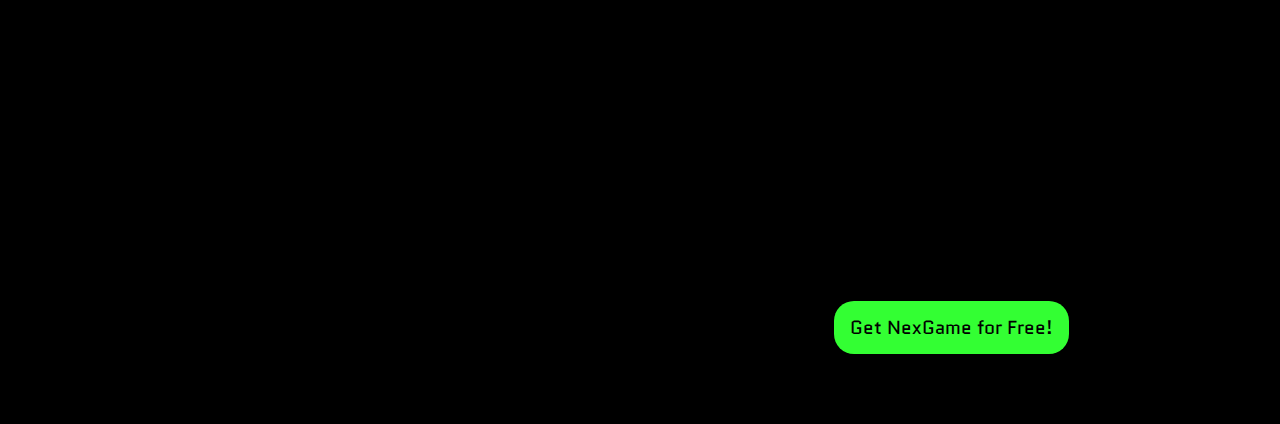
==== commit d28bf149: "website overhaul" ====
--- a/index.html
+++ b/index.html
@@ -30,7 +30,7 @@
         <a href="signup.html" class="active">Sign Up</a>
         <a href="download.html">Download</a>
         <a href="setup.html">Setup</a>
-        <a href="faq.html">About</a>
+        <a href="demo.html">About</a>
       </div>
       <a href="javascript:void(0);" class="icon" onclick="updateNavBar()">
         <i class="fa fa-bars"></i>
@@ -41,7 +41,7 @@
         <h1 id="nexgame">NexGame</h1>
         <h2 id="tagLine">Device-To-Device Video Game Streaming</h2>
         <h3 id="mainTag">Play PC Games on Your Phone or Tablet</h3>
-        <button onclick="location.href='signup.html'" class="signup">Join the FREE Open Beta</button>
+        <button onclick="window.open('https://play.google.com/store/apps/details?id=com.app.nexgame','_blank')" class="signup">Get NexGame for Free!</button>
         <h4 id="typedTitle"></h4>
         <script src="write-text.js"></script>
     </div>
@@ -65,7 +65,7 @@
       <div class="textwithimage" id="textwithimage">
         <h2>Device-To-Device<br>Video Game Streaming</h2>
         <p>NexGame streams games from your computer to your mobile device. This means that you can play your favorite PC games wherever you have a good internet connection.</p>
-        <button onclick="location.href='signup.html'" class="signup">Join the FREE Open Beta</button><br><br><br>
+        <button onclick="window.open('https://play.google.com/store/apps/details?id=com.app.nexgame','_blank')" class="signup">Get NexGame for Free!</button><br><br><br>
       </div>
     </div>
   </body>
--- a/index.css
+++ b/index.css
@@ -245,9 +245,10 @@
   display: block;
   color: #f2f2f2;
   text-align: center;
-  padding: 14px 16px;
+  padding: 12px 14px;
   text-decoration: none;
-  font-size: 18px;
+  font-family: Quantico;
+  font-size: 1.7vmin;
 }
 
 .topnav a:hover {
@@ -258,8 +259,8 @@
 .topnav a.logo {
   color: #00ff00;
   font-family: Audiowide;
-  font-size:26px;
-  padding: 8px 20px;
+  font-size: 3.1vmin;
+  padding: 4px 20px;
 }
 
 .topnav a.active {
@@ -276,25 +277,32 @@
   display: none;
 }
 
-@media screen and (max-width: 600px) {
+@media screen and (max-width: 1000px) {
   .topnav a:not(:first-child) {display: none;}
   .topnav a.icon {
     float: right;
     display: block;
   }
-}
-
-@media screen and (max-width: 600px) {
+  .topnav a {
+    font-size: 2vh;
+  }
+  .topnav a.logo {
+    font-size: 3vh;
+  }
+}
+
+@media screen and (max-width: 1000px) {
   .topnav {position: relative;}
   .topnavresponsive .icon {
-    position: absolute;
-    right: 0;
-    top: 0;
-  }
-  .topnav.responsive a {
+
+  }
+  .topnav.responsive a:not(:first-child) {
     float: none;
     display: block;
-    text-align: left;
+    text-align: right;
+  }
+  .topnav.responsive a.active {
+    float: right;
   }
 }
 
